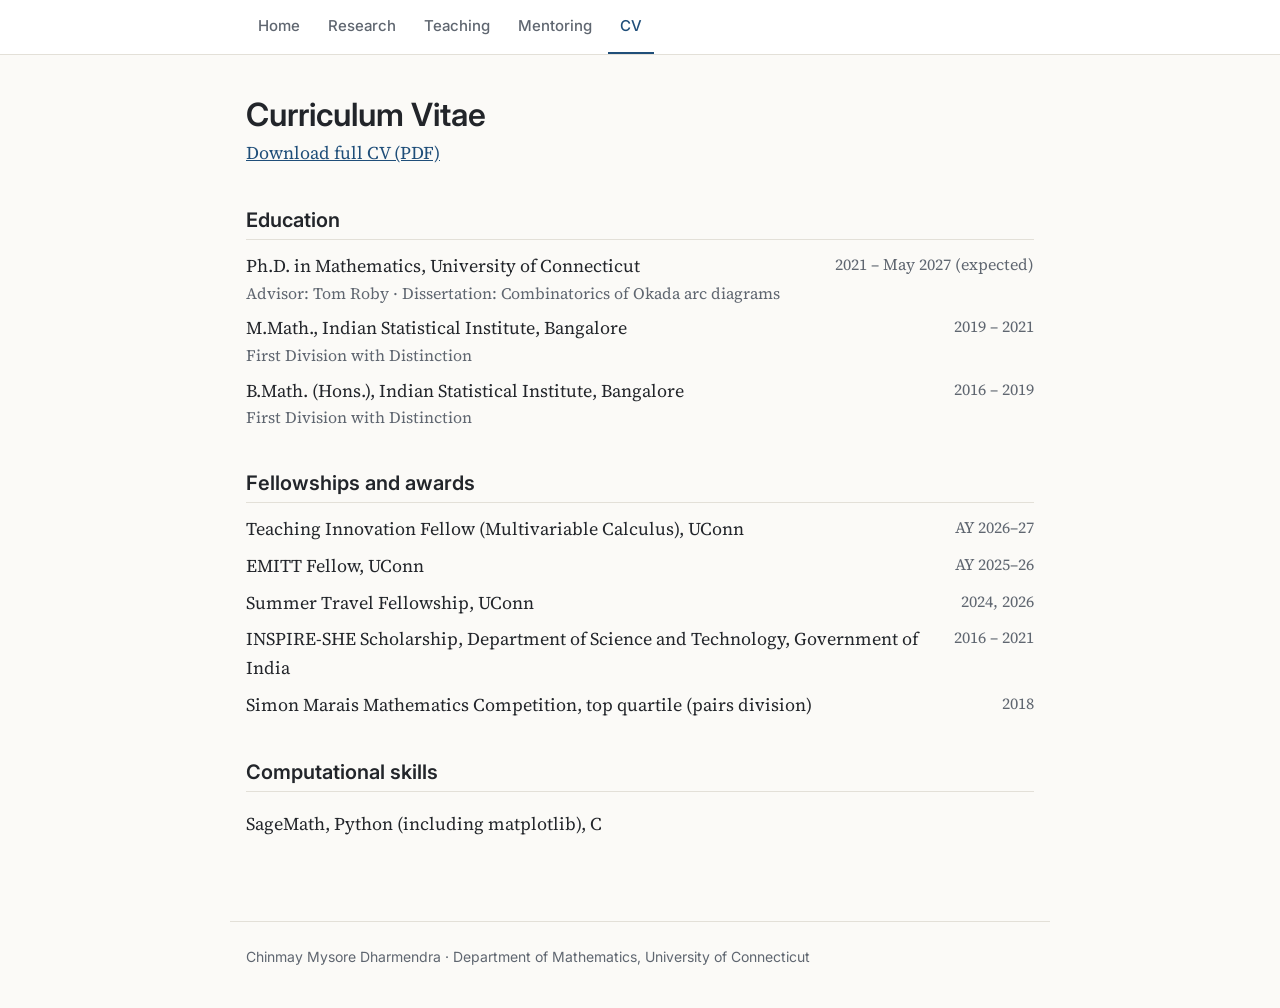
==== cv.html @ b7c7e207 "Replace demo template with academic site: home, research, teaching, mentoring, CV pages Co-Authored-" ====
<!DOCTYPE html>
<html lang="en">
<head>
  <meta charset="utf-8">
  <meta name="viewport" content="width=device-width, initial-scale=1">
  <title>CV | Chinmay Mysore Dharmendra</title>
  <meta name="description" content="Chinmay Mysore Dharmendra, PhD candidate in mathematics at the University of Connecticut, working in algebraic combinatorics.">
  <link href="style.css" rel="stylesheet" type="text/css">
</head>
<body>
  <nav class="topnav">
    <div class="inner">
      <a href="index.html">Home</a>
      <a href="research.html">Research</a>
      <a href="teaching.html">Teaching</a>
      <a href="outreach.html">Mentoring</a>
      <a href="cv.html" class="active">CV</a>
    </div>
  </nav>
  <main>
    <h1>Curriculum Vitae</h1>
    <p class="subtitle"><a href="cv.pdf">Download full CV (PDF)</a></p>

    <h2>Education</h2>
    <div class="entry"><div>Ph.D. in Mathematics, University of Connecticut<div class="detail">Advisor: Tom Roby · Dissertation: Combinatorics of Okada arc diagrams</div></div><div class="date">2021 – May 2027 (expected)</div></div>
    <div class="entry"><div>M.Math., Indian Statistical Institute, Bangalore<div class="detail">First Division with Distinction</div></div><div class="date">2019 – 2021</div></div>
    <div class="entry"><div>B.Math. (Hons.), Indian Statistical Institute, Bangalore<div class="detail">First Division with Distinction</div></div><div class="date">2016 – 2019</div></div>

    <h2>Fellowships and awards</h2>
    <div class="entry"><div>Teaching Innovation Fellow (Multivariable Calculus), UConn</div><div class="date">AY 2026–27</div></div>
    <div class="entry"><div>EMITT Fellow, UConn</div><div class="date">AY 2025–26</div></div>
    <div class="entry"><div>Summer Travel Fellowship, UConn</div><div class="date">2024, 2026</div></div>
    <div class="entry"><div>INSPIRE-SHE Scholarship, Department of Science and Technology, Government of India</div><div class="date">2016 – 2021</div></div>
    <div class="entry"><div>Simon Marais Mathematics Competition, top quartile (pairs division)</div><div class="date">2018</div></div>

    <h2>Computational skills</h2>
    <p>SageMath, Python (including matplotlib), C</p>
  </main>
  <footer>Chinmay Mysore Dharmendra · Department of Mathematics, University of Connecticut</footer>
</body>
</html>
---- style.css ----
@import url('https://fonts.googleapis.com/css2?family=Source+Serif+4:opsz,wght@8..60,400;8..60,600&family=Inter:wght@400;500;600&display=swap');

:root {
  --bg: #fbfaf7;
  --text: #22252a;
  --muted: #5f6670;
  --accent: #1f4e79;
  --rule: #e3e0d8;
  --nav-bg: #ffffff;
}

@media (prefers-color-scheme: dark) {
  :root {
    --bg: #16181c;
    --text: #e6e4df;
    --muted: #a3a8b0;
    --accent: #8db8e3;
    --rule: #2c3036;
    --nav-bg: #1c1f24;
  }
}

* { box-sizing: border-box; }

body {
  margin: 0;
  background: var(--bg);
  color: var(--text);
  font-family: "Source Serif 4", Georgia, serif;
  font-size: 18px;
  line-height: 1.6;
}

/* Navigation */
.topnav {
  background: var(--nav-bg);
  border-bottom: 1px solid var(--rule);
  position: sticky;
  top: 0;
  z-index: 10;
}

.topnav .inner {
  max-width: 820px;
  margin: 0 auto;
  padding: 0 16px;
  display: flex;
  flex-wrap: wrap;
  gap: 4px;
}

.topnav a {
  font-family: "Inter", system-ui, sans-serif;
  font-size: 15px;
  font-weight: 500;
  color: var(--muted);
  text-decoration: none;
  padding: 14px 12px;
  border-bottom: 2px solid transparent;
}

.topnav a:hover { color: var(--text); }

.topnav a.active {
  color: var(--accent);
  border-bottom-color: var(--accent);
}

/* Page body */
main {
  max-width: 820px;
  margin: 0 auto;
  padding: 40px 16px 64px;
}

h1, h2, h3 {
  font-family: "Inter", system-ui, sans-serif;
  line-height: 1.25;
}

h1 { font-size: 32px; font-weight: 600; margin: 0 0 4px; }
h2 {
  font-size: 20px;
  font-weight: 600;
  margin: 40px 0 12px;
  padding-bottom: 6px;
  border-bottom: 1px solid var(--rule);
}
h3 { font-size: 17px; font-weight: 600; margin: 24px 0 4px; }

.subtitle { color: var(--muted); margin: 0 0 24px; }

a { color: var(--accent); }
a:hover { text-decoration-thickness: 2px; }

ul { padding-left: 22px; }
li { margin-bottom: 6px; }

/* Dated entries: title on the left, date on the right */
.entry {
  display: flex;
  justify-content: space-between;
  gap: 16px;
  margin-bottom: 8px;
}
.entry .date {
  color: var(--muted);
  white-space: nowrap;
  font-size: 16px;
}
.entry .detail { color: var(--muted); font-size: 16px; }

@media (max-width: 560px) {
  .entry { flex-direction: column; gap: 0; }
}

.contact {
  font-family: "Inter", system-ui, sans-serif;
  font-size: 15px;
  line-height: 1.8;
}

footer {
  max-width: 820px;
  margin: 0 auto;
  padding: 24px 16px 40px;
  border-top: 1px solid var(--rule);
  color: var(--muted);
  font-size: 14px;
  font-family: "Inter", system-ui, sans-serif;
}
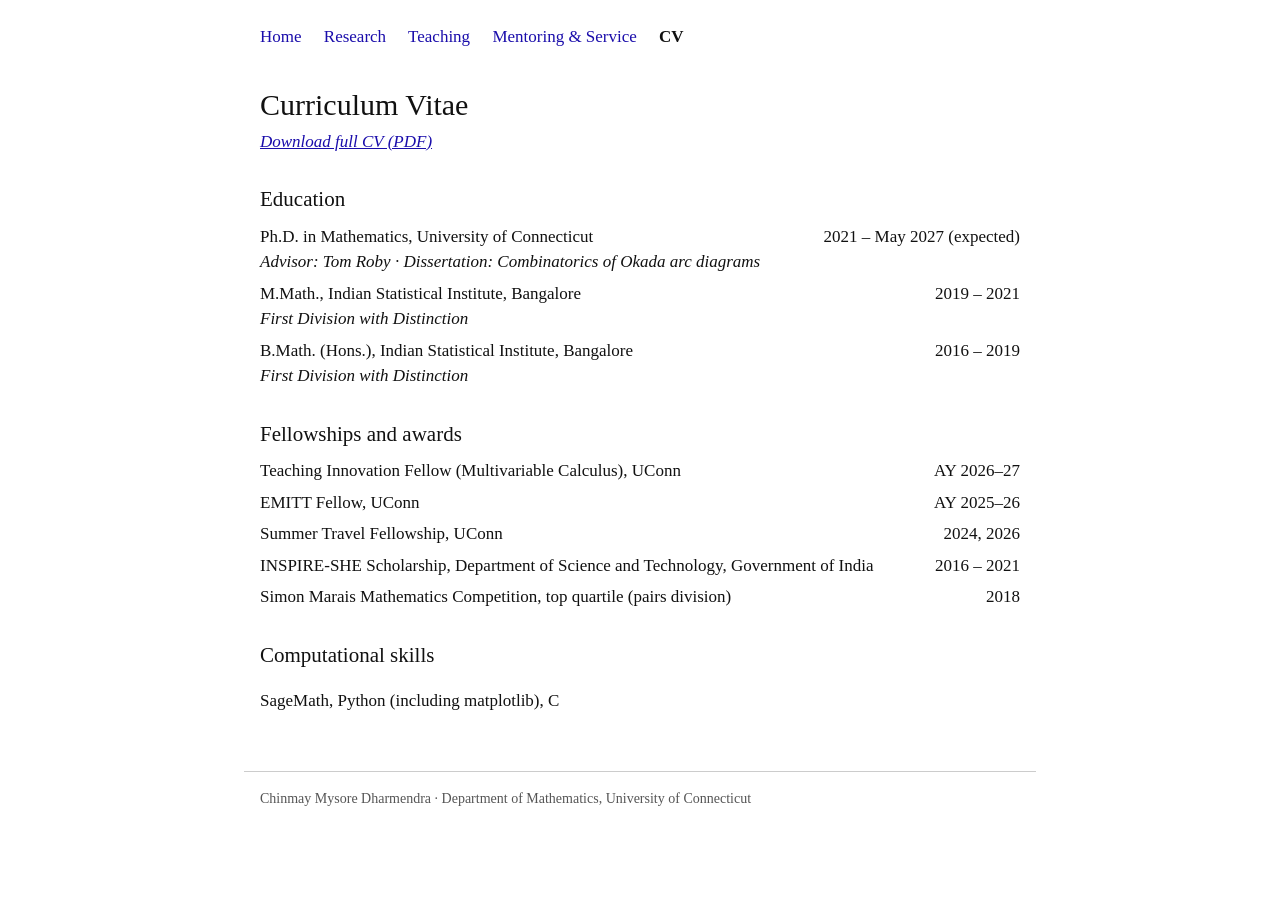
==== commit fd333b51: "Add service: MATHCOUNTS and UConn Integration Bee Co-Authored-By: Claude Opus 5.5 <noreply@anthropic" ====
--- a/cv.html
+++ b/cv.html
@@ -13,7 +13,7 @@
       <a href="index.html">Home</a>
       <a href="research.html">Research</a>
       <a href="teaching.html">Teaching</a>
-      <a href="outreach.html">Mentoring</a>
+      <a href="outreach.html">Mentoring &amp; Service</a>
       <a href="cv.html" class="active">CV</a>
     </div>
   </nav>
--- a/style.css
+++ b/style.css
@@ -1,131 +1,90 @@
-@import url('https://fonts.googleapis.com/css2?family=Source+Serif+4:opsz,wght@8..60,400;8..60,600&family=Inter:wght@400;500;600&display=swap');
-
-:root {
-  --bg: #fbfaf7;
-  --text: #22252a;
-  --muted: #5f6670;
-  --accent: #1f4e79;
-  --rule: #e3e0d8;
-  --nav-bg: #ffffff;
+body {
+  margin: 0;
+  background: #ffffff;
+  color: #111111;
+  font-family: Georgia, "Times New Roman", Times, serif;
+  font-size: 17px;
+  line-height: 1.5;
 }
 
-@media (prefers-color-scheme: dark) {
-  :root {
-    --bg: #16181c;
-    --text: #e6e4df;
-    --muted: #a3a8b0;
-    --accent: #8db8e3;
-    --rule: #2c3036;
-    --nav-bg: #1c1f24;
-  }
-}
-
-* { box-sizing: border-box; }
-
-body {
-  margin: 0;
-  background: var(--bg);
-  color: var(--text);
-  font-family: "Source Serif 4", Georgia, serif;
-  font-size: 18px;
-  line-height: 1.6;
-}
-
-/* Navigation */
-.topnav {
-  background: var(--nav-bg);
-  border-bottom: 1px solid var(--rule);
-  position: sticky;
-  top: 0;
-  z-index: 10;
+/* Navigation: plain text links */
+.topnav .inner,
+main,
+footer {
+  max-width: 760px;
+  margin: 0 auto;
+  padding-left: 16px;
+  padding-right: 16px;
 }
 
 .topnav .inner {
-  max-width: 820px;
-  margin: 0 auto;
-  padding: 0 16px;
-  display: flex;
-  flex-wrap: wrap;
-  gap: 4px;
+  padding-top: 24px;
 }
 
 .topnav a {
-  font-family: "Inter", system-ui, sans-serif;
-  font-size: 15px;
-  font-weight: 500;
-  color: var(--muted);
+  color: #1a0dab;
   text-decoration: none;
-  padding: 14px 12px;
-  border-bottom: 2px solid transparent;
+  margin-right: 18px;
 }
 
-.topnav a:hover { color: var(--text); }
+.topnav a:hover { text-decoration: underline; }
 
 .topnav a.active {
-  color: var(--accent);
-  border-bottom-color: var(--accent);
+  color: #111111;
+  font-weight: bold;
 }
 
-/* Page body */
 main {
-  max-width: 820px;
-  margin: 0 auto;
-  padding: 40px 16px 64px;
+  padding-top: 12px;
+  padding-bottom: 40px;
 }
 
 h1, h2, h3 {
-  font-family: "Inter", system-ui, sans-serif;
-  line-height: 1.25;
+  font-family: Georgia, "Times New Roman", Times, serif;
+  font-weight: normal;
 }
 
-h1 { font-size: 32px; font-weight: 600; margin: 0 0 4px; }
-h2 {
-  font-size: 20px;
-  font-weight: 600;
-  margin: 40px 0 12px;
-  padding-bottom: 6px;
-  border-bottom: 1px solid var(--rule);
-}
-h3 { font-size: 17px; font-weight: 600; margin: 24px 0 4px; }
+h1 { font-size: 30px; margin: 20px 0 2px; }
+h2 { font-size: 21px; margin: 30px 0 8px; }
+h3 { font-size: 17px; font-weight: bold; margin: 18px 0 4px; }
 
-.subtitle { color: var(--muted); margin: 0 0 24px; }
+.subtitle { margin: 0 0 20px; font-style: italic; }
 
-a { color: var(--accent); }
-a:hover { text-decoration-thickness: 2px; }
+a { color: #1a0dab; }
+a:visited { color: #551a8b; }
 
-ul { padding-left: 22px; }
-li { margin-bottom: 6px; }
+ul { padding-left: 24px; }
+li { margin-bottom: 4px; }
 
 /* Dated entries: title on the left, date on the right */
 .entry {
   display: flex;
   justify-content: space-between;
   gap: 16px;
-  margin-bottom: 8px;
+  margin-bottom: 6px;
 }
-.entry .date {
-  color: var(--muted);
-  white-space: nowrap;
-  font-size: 16px;
-}
-.entry .detail { color: var(--muted); font-size: 16px; }
+.entry .date { white-space: nowrap; }
+.entry .detail { font-style: italic; }
 
 @media (max-width: 560px) {
   .entry { flex-direction: column; gap: 0; }
 }
 
-.contact {
-  font-family: "Inter", system-ui, sans-serif;
-  font-size: 15px;
-  line-height: 1.8;
+footer {
+  padding-top: 16px;
+  padding-bottom: 32px;
+  border-top: 1px solid #cccccc;
+  color: #555555;
+  font-size: 14px;
 }
 
-footer {
-  max-width: 820px;
-  margin: 0 auto;
-  padding: 24px 16px 40px;
-  border-top: 1px solid var(--rule);
-  color: var(--muted);
-  font-size: 14px;
-  font-family: "Inter", system-ui, sans-serif;
+.headshot {
+  float: right;
+  width: 240px;
+  height: auto;
+  margin: 20px 0 16px 24px;
 }
+
+@media (max-width: 560px) {
+  .headshot { float: none; display: block; width: 200px; height: auto; margin: 16px 0; }
+}
